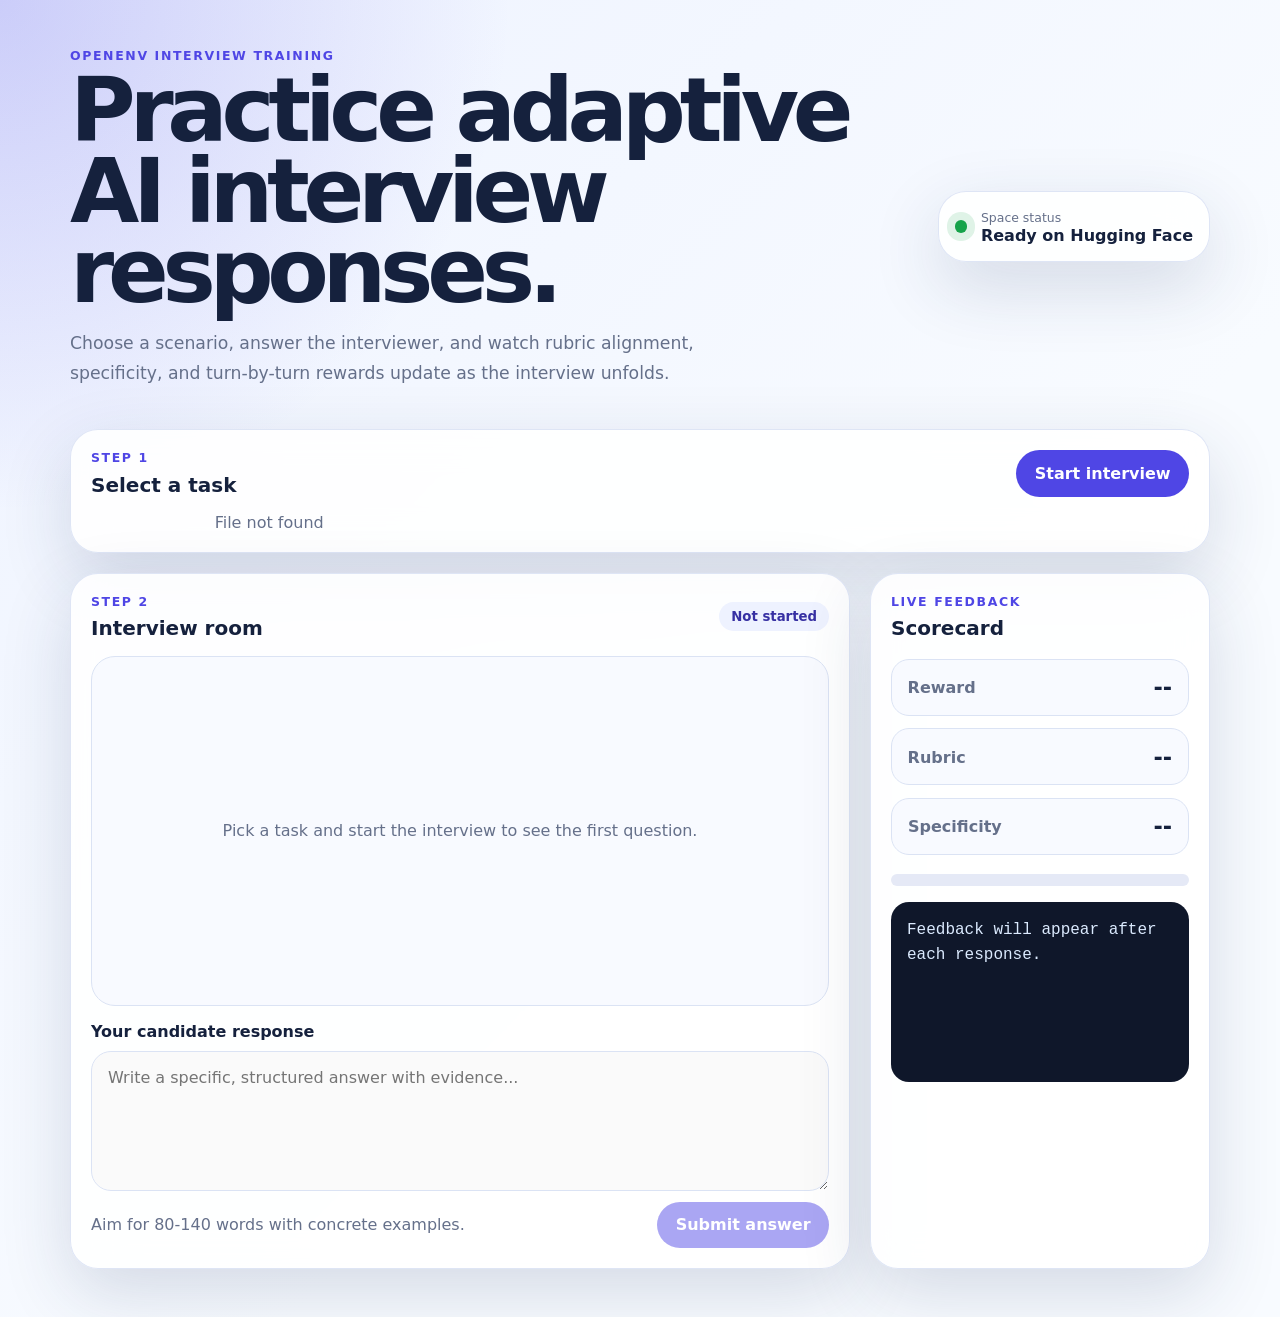
==== static/index.html @ 21b6bf3b "Add InterviewEnv browser UI" ====
<!doctype html>
<html lang="en">
  <head>
    <meta charset="utf-8" />
    <meta name="viewport" content="width=device-width, initial-scale=1" />
    <title>InterviewEnv</title>
    <link rel="stylesheet" href="/static/styles.css" />
  </head>
  <body>
    <main class="shell">
      <section class="hero">
        <div>
          <p class="eyebrow">OpenEnv interview training</p>
          <h1>Practice adaptive AI interview responses.</h1>
          <p class="hero-copy">
            Choose a scenario, answer the interviewer, and watch rubric alignment,
            specificity, and turn-by-turn rewards update as the interview unfolds.
          </p>
        </div>
        <div class="status-card">
          <span class="status-dot" aria-hidden="true"></span>
          <div>
            <p class="status-label">Space status</p>
            <strong>Ready on Hugging Face</strong>
          </div>
        </div>
      </section>

      <section class="panel">
        <div class="panel-header">
          <div>
            <p class="eyebrow">Step 1</p>
            <h2>Select a task</h2>
          </div>
          <button id="resetButton" type="button">Start interview</button>
        </div>
        <div id="taskGrid" class="task-grid" aria-live="polite"></div>
      </section>

      <section class="interview-layout">
        <article class="panel chat-panel">
          <div class="panel-header">
            <div>
              <p class="eyebrow">Step 2</p>
              <h2>Interview room</h2>
            </div>
            <span id="turnBadge" class="badge">Not started</span>
          </div>
          <div id="chatLog" class="chat-log" aria-live="polite">
            <div class="empty-state">
              Pick a task and start the interview to see the first question.
            </div>
          </div>
          <form id="answerForm" class="answer-form">
            <label for="answerInput">Your candidate response</label>
            <textarea
              id="answerInput"
              rows="5"
              placeholder="Write a specific, structured answer with evidence..."
              disabled
            ></textarea>
            <div class="form-actions">
              <span id="helperText">Aim for 80-140 words with concrete examples.</span>
              <button id="sendButton" type="submit" disabled>Submit answer</button>
            </div>
          </form>
        </article>

        <aside class="panel score-panel">
          <p class="eyebrow">Live feedback</p>
          <h2>Scorecard</h2>
          <dl class="metrics">
            <div>
              <dt>Reward</dt>
              <dd id="rewardMetric">--</dd>
            </div>
            <div>
              <dt>Rubric</dt>
              <dd id="rubricMetric">--</dd>
            </div>
            <div>
              <dt>Specificity</dt>
              <dd id="specificityMetric">--</dd>
            </div>
          </dl>
          <div class="progress-shell" aria-label="Interview progress">
            <div id="progressBar" class="progress-bar"></div>
          </div>
          <pre id="feedbackBox" class="feedback-box">Feedback will appear after each response.</pre>
        </aside>
      </section>
    </main>
    <script src="/static/app.js" defer></script>
  </body>
</html>
---- static/styles.css ----
:root {
  color-scheme: light;
  --bg: #eef3ff;
  --card: #ffffff;
  --ink: #15213d;
  --muted: #65708a;
  --primary: #4f46e5;
  --primary-dark: #3730a3;
  --accent: #06b6d4;
  --line: #dbe3f4;
  --success: #16a34a;
  --shadow: 0 24px 70px rgba(33, 48, 94, 0.16);
}

* {
  box-sizing: border-box;
}

body {
  margin: 0;
  min-height: 100vh;
  background:
    radial-gradient(circle at top left, rgba(79, 70, 229, 0.22), transparent 32rem),
    linear-gradient(135deg, var(--bg), #f8fbff 62%);
  color: var(--ink);
  font-family:
    Inter, ui-sans-serif, system-ui, -apple-system, BlinkMacSystemFont, "Segoe UI",
    sans-serif;
}

button,
textarea {
  font: inherit;
}

button {
  border: 0;
  border-radius: 999px;
  background: var(--primary);
  color: #ffffff;
  cursor: pointer;
  font-weight: 700;
  padding: 0.85rem 1.15rem;
  transition:
    background 160ms ease,
    transform 160ms ease,
    box-shadow 160ms ease;
}

button:hover:not(:disabled) {
  background: var(--primary-dark);
  box-shadow: 0 12px 24px rgba(79, 70, 229, 0.22);
  transform: translateY(-1px);
}

button:disabled {
  cursor: not-allowed;
  opacity: 0.48;
}

.shell {
  margin: 0 auto;
  max-width: 1180px;
  padding: 3rem 1.25rem;
}

.hero {
  align-items: center;
  display: grid;
  gap: 1.5rem;
  grid-template-columns: minmax(0, 1fr) auto;
  margin-bottom: 1.5rem;
}

.hero h1 {
  font-size: clamp(2.4rem, 7vw, 5.6rem);
  letter-spacing: -0.07em;
  line-height: 0.9;
  margin: 0;
  max-width: 820px;
}

.hero-copy {
  color: var(--muted);
  font-size: 1.08rem;
  line-height: 1.7;
  max-width: 680px;
}

.eyebrow {
  color: var(--primary);
  font-size: 0.78rem;
  font-weight: 800;
  letter-spacing: 0.13em;
  margin: 0 0 0.45rem;
  text-transform: uppercase;
}

.panel,
.status-card {
  background: rgba(255, 255, 255, 0.88);
  border: 1px solid rgba(219, 227, 244, 0.9);
  border-radius: 28px;
  box-shadow: var(--shadow);
  backdrop-filter: blur(18px);
}

.panel {
  padding: 1.25rem;
}

.panel-header {
  align-items: center;
  display: flex;
  gap: 1rem;
  justify-content: space-between;
  margin-bottom: 1rem;
}

.panel h2,
.score-panel h2 {
  font-size: 1.25rem;
  margin: 0;
}

.status-card {
  align-items: center;
  display: flex;
  gap: 0.85rem;
  min-width: 220px;
  padding: 1rem;
}

.status-dot {
  background: var(--success);
  border-radius: 999px;
  box-shadow: 0 0 0 8px rgba(22, 163, 74, 0.13);
  height: 0.8rem;
  width: 0.8rem;
}

.status-label {
  color: var(--muted);
  font-size: 0.78rem;
  margin: 0.1rem 0;
}

.task-grid {
  display: grid;
  gap: 0.9rem;
  grid-template-columns: repeat(3, minmax(0, 1fr));
}

.task-card {
  background: #f8faff;
  border: 1px solid var(--line);
  border-radius: 22px;
  cursor: pointer;
  padding: 1rem;
}

.task-card.active {
  border-color: var(--primary);
  box-shadow: inset 0 0 0 2px rgba(79, 70, 229, 0.18);
}

.task-card h3 {
  margin: 0 0 0.5rem;
}

.task-card p {
  color: var(--muted);
  line-height: 1.55;
  margin: 0 0 0.8rem;
}

.task-meta {
  color: var(--primary-dark);
  display: flex;
  flex-wrap: wrap;
  font-size: 0.8rem;
  font-weight: 800;
  gap: 0.5rem;
}

.interview-layout {
  display: grid;
  gap: 1.25rem;
  grid-template-columns: minmax(0, 1fr) 340px;
  margin-top: 1.25rem;
}

.chat-panel {
  min-height: 640px;
}

.chat-log {
  background: #f8faff;
  border: 1px solid var(--line);
  border-radius: 24px;
  display: flex;
  flex-direction: column;
  gap: 0.85rem;
  min-height: 350px;
  overflow: auto;
  padding: 1rem;
}

.empty-state {
  color: var(--muted);
  margin: auto;
  text-align: center;
}

.message {
  border-radius: 18px;
  line-height: 1.55;
  max-width: 82%;
  padding: 0.9rem 1rem;
}

.message strong {
  display: block;
  font-size: 0.75rem;
  letter-spacing: 0.08em;
  margin-bottom: 0.35rem;
  text-transform: uppercase;
}

.message.interviewer {
  background: #ffffff;
  border: 1px solid var(--line);
}

.message.candidate {
  align-self: flex-end;
  background: linear-gradient(135deg, var(--primary), var(--accent));
  color: #ffffff;
}

.answer-form {
  display: grid;
  gap: 0.65rem;
  margin-top: 1rem;
}

.answer-form label {
  font-weight: 800;
}

textarea {
  border: 1px solid var(--line);
  border-radius: 20px;
  color: var(--ink);
  min-height: 140px;
  padding: 1rem;
  resize: vertical;
}

textarea:focus {
  border-color: var(--primary);
  box-shadow: 0 0 0 4px rgba(79, 70, 229, 0.14);
  outline: 0;
}

.form-actions {
  align-items: center;
  color: var(--muted);
  display: flex;
  gap: 1rem;
  justify-content: space-between;
}

.badge {
  background: #eef2ff;
  border-radius: 999px;
  color: var(--primary-dark);
  font-size: 0.83rem;
  font-weight: 800;
  padding: 0.45rem 0.75rem;
}

.metrics {
  display: grid;
  gap: 0.8rem;
  margin: 1.2rem 0;
}

.metrics div {
  align-items: center;
  background: #f8faff;
  border: 1px solid var(--line);
  border-radius: 18px;
  display: flex;
  justify-content: space-between;
  padding: 0.9rem 1rem;
}

.metrics dt {
  color: var(--muted);
  font-weight: 700;
}

.metrics dd {
  font-size: 1.4rem;
  font-weight: 900;
  margin: 0;
}

.progress-shell {
  background: #e5e9f6;
  border-radius: 999px;
  height: 0.75rem;
  overflow: hidden;
}

.progress-bar {
  background: linear-gradient(90deg, var(--primary), var(--accent));
  height: 100%;
  transition: width 220ms ease;
  width: 0%;
}

.feedback-box {
  background: #0f172a;
  border-radius: 18px;
  color: #dbeafe;
  font-family: "SFMono-Regular", Consolas, "Liberation Mono", monospace;
  line-height: 1.55;
  margin: 1rem 0 0;
  min-height: 180px;
  overflow: auto;
  padding: 1rem;
  white-space: pre-wrap;
}

@media (max-width: 900px) {
  .hero,
  .interview-layout,
  .task-grid {
    grid-template-columns: 1fr;
  }

  .status-card {
    width: 100%;
  }
}

@media (max-width: 620px) {
  .shell {
    padding: 1.5rem 0.85rem;
  }

  .panel-header,
  .form-actions {
    align-items: stretch;
    flex-direction: column;
  }

  .message {
    max-width: 100%;
  }
}
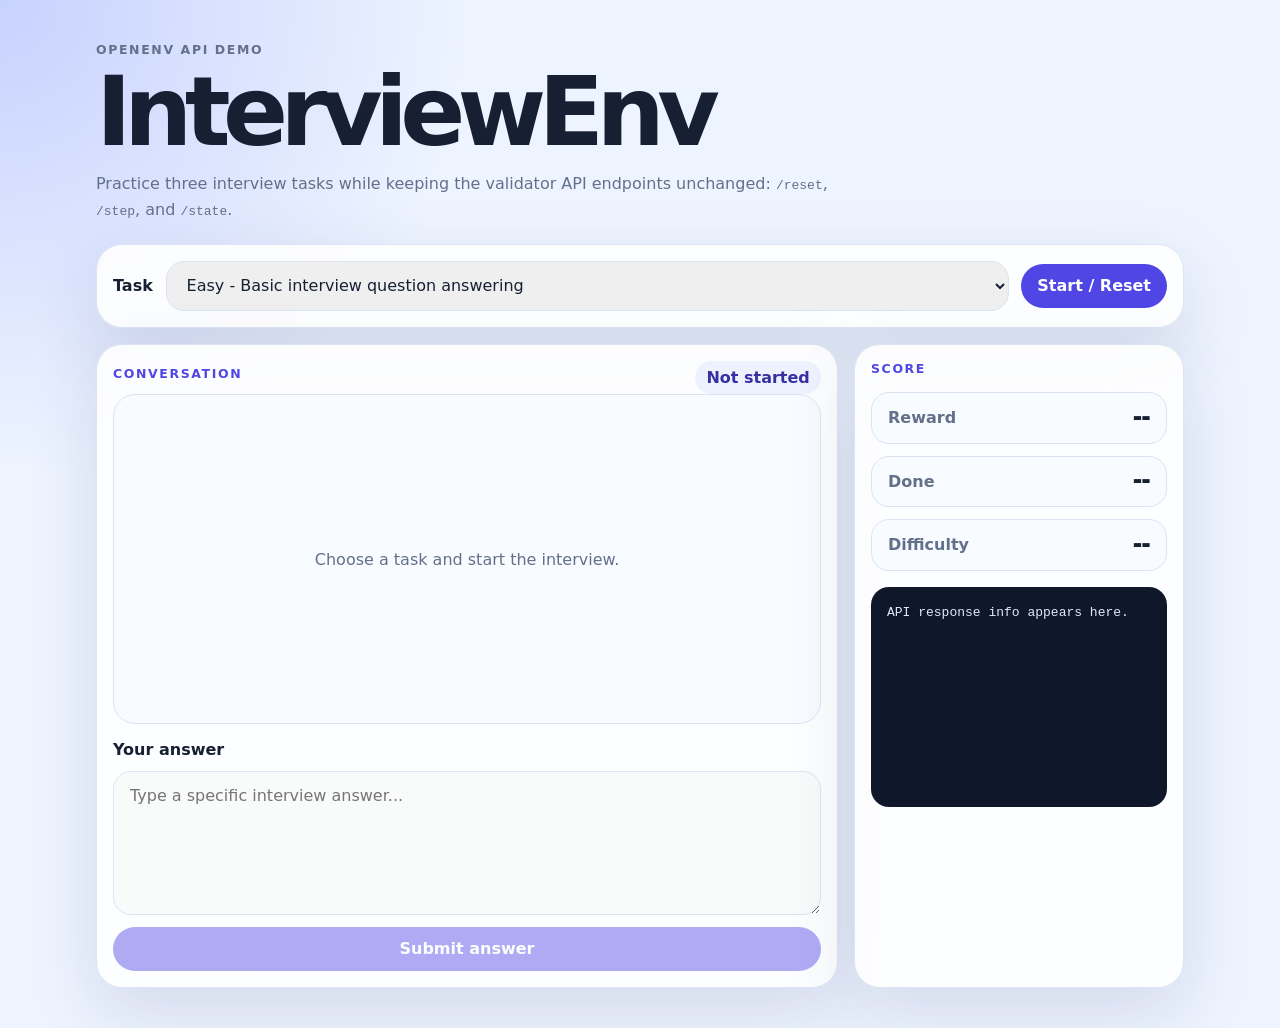
==== commit 496b518b: "Add optional UI demo route" ====
--- a/static/index.html
+++ b/static/index.html
@@ -3,90 +3,56 @@
   <head>
     <meta charset="utf-8" />
     <meta name="viewport" content="width=device-width, initial-scale=1" />
-    <title>InterviewEnv</title>
+    <title>InterviewEnv UI</title>
     <link rel="stylesheet" href="/static/styles.css" />
   </head>
   <body>
-    <main class="shell">
+    <main class="app">
       <section class="hero">
-        <div>
-          <p class="eyebrow">OpenEnv interview training</p>
-          <h1>Practice adaptive AI interview responses.</h1>
-          <p class="hero-copy">
-            Choose a scenario, answer the interviewer, and watch rubric alignment,
-            specificity, and turn-by-turn rewards update as the interview unfolds.
-          </p>
-        </div>
-        <div class="status-card">
-          <span class="status-dot" aria-hidden="true"></span>
-          <div>
-            <p class="status-label">Space status</p>
-            <strong>Ready on Hugging Face</strong>
-          </div>
+        <p class="eyebrow">OpenEnv API Demo</p>
+        <h1>InterviewEnv</h1>
+        <p>
+          Practice three interview tasks while keeping the validator API endpoints
+          unchanged: <code>/reset</code>, <code>/step</code>, and <code>/state</code>.
+        </p>
+      </section>
+
+      <section class="card">
+        <div class="toolbar">
+          <label for="taskSelect">Task</label>
+          <select id="taskSelect">
+            <option value="easy">Easy - Basic interview question answering</option>
+            <option value="medium">Medium - Multi-turn follow-up reasoning</option>
+            <option value="hard">Hard - Behavioral STAR-format interview simulation</option>
+          </select>
+          <button id="resetButton" type="button">Start / Reset</button>
         </div>
       </section>
 
-      <section class="panel">
-        <div class="panel-header">
-          <div>
-            <p class="eyebrow">Step 1</p>
-            <h2>Select a task</h2>
+      <section class="layout">
+        <article class="card">
+          <div class="section-title">
+            <p class="eyebrow">Conversation</p>
+            <span id="turnBadge">Not started</span>
           </div>
-          <button id="resetButton" type="button">Start interview</button>
-        </div>
-        <div id="taskGrid" class="task-grid" aria-live="polite"></div>
-      </section>
-
-      <section class="interview-layout">
-        <article class="panel chat-panel">
-          <div class="panel-header">
-            <div>
-              <p class="eyebrow">Step 2</p>
-              <h2>Interview room</h2>
-            </div>
-            <span id="turnBadge" class="badge">Not started</span>
-          </div>
-          <div id="chatLog" class="chat-log" aria-live="polite">
-            <div class="empty-state">
-              Pick a task and start the interview to see the first question.
-            </div>
+          <div id="chat" class="chat">
+            <p class="empty">Choose a task and start the interview.</p>
           </div>
           <form id="answerForm" class="answer-form">
-            <label for="answerInput">Your candidate response</label>
-            <textarea
-              id="answerInput"
-              rows="5"
-              placeholder="Write a specific, structured answer with evidence..."
-              disabled
-            ></textarea>
-            <div class="form-actions">
-              <span id="helperText">Aim for 80-140 words with concrete examples.</span>
-              <button id="sendButton" type="submit" disabled>Submit answer</button>
-            </div>
+            <label for="answerInput">Your answer</label>
+            <textarea id="answerInput" rows="6" disabled placeholder="Type a specific interview answer..."></textarea>
+            <button id="submitButton" type="submit" disabled>Submit answer</button>
           </form>
         </article>
 
-        <aside class="panel score-panel">
-          <p class="eyebrow">Live feedback</p>
-          <h2>Scorecard</h2>
+        <aside class="card">
+          <p class="eyebrow">Score</p>
           <dl class="metrics">
-            <div>
-              <dt>Reward</dt>
-              <dd id="rewardMetric">--</dd>
-            </div>
-            <div>
-              <dt>Rubric</dt>
-              <dd id="rubricMetric">--</dd>
-            </div>
-            <div>
-              <dt>Specificity</dt>
-              <dd id="specificityMetric">--</dd>
-            </div>
+            <div><dt>Reward</dt><dd id="reward">--</dd></div>
+            <div><dt>Done</dt><dd id="done">--</dd></div>
+            <div><dt>Difficulty</dt><dd id="difficulty">--</dd></div>
           </dl>
-          <div class="progress-shell" aria-label="Interview progress">
-            <div id="progressBar" class="progress-bar"></div>
-          </div>
-          <pre id="feedbackBox" class="feedback-box">Feedback will appear after each response.</pre>
+          <pre id="info">API response info appears here.</pre>
         </aside>
       </section>
     </main>
--- a/static/styles.css
+++ b/static/styles.css
@@ -1,15 +1,11 @@
 :root {
-  color-scheme: light;
-  --bg: #eef3ff;
+  --bg: #eef4ff;
   --card: #ffffff;
-  --ink: #15213d;
-  --muted: #65708a;
+  --ink: #172033;
+  --muted: #63708a;
   --primary: #4f46e5;
-  --primary-dark: #3730a3;
-  --accent: #06b6d4;
-  --line: #dbe3f4;
-  --success: #16a34a;
-  --shadow: 0 24px 70px rgba(33, 48, 94, 0.16);
+  --line: #dbe4f3;
+  --good: #16a34a;
 }
 
 * {
@@ -19,16 +15,13 @@
 body {
   margin: 0;
   min-height: 100vh;
-  background:
-    radial-gradient(circle at top left, rgba(79, 70, 229, 0.22), transparent 32rem),
-    linear-gradient(135deg, var(--bg), #f8fbff 62%);
+  background: radial-gradient(circle at top left, #c7d2fe, transparent 30rem), var(--bg);
   color: var(--ink);
-  font-family:
-    Inter, ui-sans-serif, system-ui, -apple-system, BlinkMacSystemFont, "Segoe UI",
-    sans-serif;
+  font-family: Inter, ui-sans-serif, system-ui, -apple-system, BlinkMacSystemFont, "Segoe UI", sans-serif;
 }
 
 button,
+select,
 textarea {
   font: inherit;
 }
@@ -37,186 +30,119 @@
   border: 0;
   border-radius: 999px;
   background: var(--primary);
-  color: #ffffff;
+  color: #fff;
   cursor: pointer;
-  font-weight: 700;
-  padding: 0.85rem 1.15rem;
-  transition:
-    background 160ms ease,
-    transform 160ms ease,
-    box-shadow 160ms ease;
-}
-
-button:hover:not(:disabled) {
-  background: var(--primary-dark);
-  box-shadow: 0 12px 24px rgba(79, 70, 229, 0.22);
-  transform: translateY(-1px);
+  font-weight: 800;
+  padding: 0.8rem 1rem;
 }
 
 button:disabled {
   cursor: not-allowed;
-  opacity: 0.48;
-}
-
-.shell {
+  opacity: 0.45;
+}
+
+.app {
   margin: 0 auto;
-  max-width: 1180px;
-  padding: 3rem 1.25rem;
+  max-width: 1120px;
+  padding: 2.5rem 1rem;
 }
 
 .hero {
-  align-items: center;
-  display: grid;
-  gap: 1.5rem;
-  grid-template-columns: minmax(0, 1fr) auto;
-  margin-bottom: 1.5rem;
+  margin-bottom: 1.25rem;
 }
 
 .hero h1 {
-  font-size: clamp(2.4rem, 7vw, 5.6rem);
-  letter-spacing: -0.07em;
+  font-size: clamp(2.8rem, 8vw, 6rem);
+  letter-spacing: -0.08em;
   line-height: 0.9;
   margin: 0;
-  max-width: 820px;
-}
-
-.hero-copy {
+}
+
+.hero p {
   color: var(--muted);
-  font-size: 1.08rem;
-  line-height: 1.7;
-  max-width: 680px;
+  line-height: 1.65;
+  max-width: 780px;
 }
 
 .eyebrow {
   color: var(--primary);
   font-size: 0.78rem;
-  font-weight: 800;
+  font-weight: 900;
   letter-spacing: 0.13em;
-  margin: 0 0 0.45rem;
+  margin: 0 0 0.5rem;
   text-transform: uppercase;
 }
 
-.panel,
-.status-card {
-  background: rgba(255, 255, 255, 0.88);
-  border: 1px solid rgba(219, 227, 244, 0.9);
-  border-radius: 28px;
-  box-shadow: var(--shadow);
-  backdrop-filter: blur(18px);
-}
-
-.panel {
-  padding: 1.25rem;
-}
-
-.panel-header {
+.card {
+  background: rgba(255, 255, 255, 0.9);
+  border: 1px solid var(--line);
+  border-radius: 26px;
+  box-shadow: 0 24px 70px rgba(42, 54, 104, 0.14);
+  padding: 1rem;
+}
+
+.toolbar {
+  align-items: center;
+  display: grid;
+  gap: 0.8rem;
+  grid-template-columns: auto minmax(0, 1fr) auto;
+}
+
+.toolbar label,
+.answer-form label {
+  font-weight: 900;
+}
+
+select,
+textarea {
+  border: 1px solid var(--line);
+  border-radius: 18px;
+  color: var(--ink);
+  padding: 0.85rem 1rem;
+}
+
+.layout {
+  display: grid;
+  gap: 1rem;
+  grid-template-columns: minmax(0, 1fr) 330px;
+  margin-top: 1rem;
+}
+
+.section-title {
   align-items: center;
   display: flex;
-  gap: 1rem;
   justify-content: space-between;
-  margin-bottom: 1rem;
-}
-
-.panel h2,
-.score-panel h2 {
-  font-size: 1.25rem;
-  margin: 0;
-}
-
-.status-card {
-  align-items: center;
-  display: flex;
-  gap: 0.85rem;
-  min-width: 220px;
-  padding: 1rem;
-}
-
-.status-dot {
-  background: var(--success);
+}
+
+#turnBadge {
+  background: #eef2ff;
   border-radius: 999px;
-  box-shadow: 0 0 0 8px rgba(22, 163, 74, 0.13);
-  height: 0.8rem;
-  width: 0.8rem;
-}
-
-.status-label {
-  color: var(--muted);
-  font-size: 0.78rem;
-  margin: 0.1rem 0;
-}
-
-.task-grid {
-  display: grid;
-  gap: 0.9rem;
-  grid-template-columns: repeat(3, minmax(0, 1fr));
-}
-
-.task-card {
-  background: #f8faff;
+  color: #3730a3;
+  font-weight: 900;
+  padding: 0.45rem 0.7rem;
+}
+
+.chat {
+  background: #f8fbff;
   border: 1px solid var(--line);
   border-radius: 22px;
-  cursor: pointer;
-  padding: 1rem;
-}
-
-.task-card.active {
-  border-color: var(--primary);
-  box-shadow: inset 0 0 0 2px rgba(79, 70, 229, 0.18);
-}
-
-.task-card h3 {
-  margin: 0 0 0.5rem;
-}
-
-.task-card p {
-  color: var(--muted);
-  line-height: 1.55;
-  margin: 0 0 0.8rem;
-}
-
-.task-meta {
-  color: var(--primary-dark);
-  display: flex;
-  flex-wrap: wrap;
-  font-size: 0.8rem;
-  font-weight: 800;
-  gap: 0.5rem;
-}
-
-.interview-layout {
-  display: grid;
-  gap: 1.25rem;
-  grid-template-columns: minmax(0, 1fr) 340px;
-  margin-top: 1.25rem;
-}
-
-.chat-panel {
-  min-height: 640px;
-}
-
-.chat-log {
-  background: #f8faff;
-  border: 1px solid var(--line);
-  border-radius: 24px;
   display: flex;
   flex-direction: column;
-  gap: 0.85rem;
-  min-height: 350px;
-  overflow: auto;
+  gap: 0.8rem;
+  min-height: 330px;
   padding: 1rem;
 }
 
-.empty-state {
+.empty {
   color: var(--muted);
   margin: auto;
-  text-align: center;
 }
 
 .message {
   border-radius: 18px;
   line-height: 1.55;
-  max-width: 82%;
-  padding: 0.9rem 1rem;
+  max-width: 85%;
+  padding: 0.85rem 1rem;
 }
 
 .message strong {
@@ -227,137 +153,65 @@
   text-transform: uppercase;
 }
 
-.message.interviewer {
-  background: #ffffff;
-  border: 1px solid var(--line);
-}
-
-.message.candidate {
+.interviewer {
+  background: #fff;
+  border: 1px solid var(--line);
+}
+
+.agent {
   align-self: flex-end;
-  background: linear-gradient(135deg, var(--primary), var(--accent));
-  color: #ffffff;
+  background: var(--primary);
+  color: #fff;
 }
 
 .answer-form {
   display: grid;
-  gap: 0.65rem;
+  gap: 0.75rem;
   margin-top: 1rem;
 }
 
-.answer-form label {
-  font-weight: 800;
-}
-
-textarea {
-  border: 1px solid var(--line);
-  border-radius: 20px;
-  color: var(--ink);
-  min-height: 140px;
-  padding: 1rem;
-  resize: vertical;
-}
-
-textarea:focus {
-  border-color: var(--primary);
-  box-shadow: 0 0 0 4px rgba(79, 70, 229, 0.14);
-  outline: 0;
-}
-
-.form-actions {
-  align-items: center;
-  color: var(--muted);
-  display: flex;
-  gap: 1rem;
-  justify-content: space-between;
-}
-
-.badge {
-  background: #eef2ff;
-  border-radius: 999px;
-  color: var(--primary-dark);
-  font-size: 0.83rem;
-  font-weight: 800;
-  padding: 0.45rem 0.75rem;
-}
-
 .metrics {
   display: grid;
-  gap: 0.8rem;
-  margin: 1.2rem 0;
+  gap: 0.75rem;
+  margin: 1rem 0;
 }
 
 .metrics div {
   align-items: center;
-  background: #f8faff;
+  background: #f8fbff;
   border: 1px solid var(--line);
   border-radius: 18px;
   display: flex;
   justify-content: space-between;
-  padding: 0.9rem 1rem;
+  padding: 0.8rem 1rem;
 }
 
 .metrics dt {
   color: var(--muted);
-  font-weight: 700;
+  font-weight: 800;
 }
 
 .metrics dd {
-  font-size: 1.4rem;
-  font-weight: 900;
-  margin: 0;
-}
-
-.progress-shell {
-  background: #e5e9f6;
-  border-radius: 999px;
-  height: 0.75rem;
-  overflow: hidden;
-}
-
-.progress-bar {
-  background: linear-gradient(90deg, var(--primary), var(--accent));
-  height: 100%;
-  transition: width 220ms ease;
-  width: 0%;
-}
-
-.feedback-box {
+  font-size: 1.3rem;
+  font-weight: 950;
+  margin: 0;
+}
+
+pre {
   background: #0f172a;
   border-radius: 18px;
   color: #dbeafe;
-  font-family: "SFMono-Regular", Consolas, "Liberation Mono", monospace;
-  line-height: 1.55;
-  margin: 1rem 0 0;
-  min-height: 180px;
+  line-height: 1.5;
+  margin: 0;
+  min-height: 220px;
   overflow: auto;
   padding: 1rem;
   white-space: pre-wrap;
 }
 
-@media (max-width: 900px) {
-  .hero,
-  .interview-layout,
-  .task-grid {
+@media (max-width: 850px) {
+  .layout,
+  .toolbar {
     grid-template-columns: 1fr;
   }
-
-  .status-card {
-    width: 100%;
-  }
-}
-
-@media (max-width: 620px) {
-  .shell {
-    padding: 1.5rem 0.85rem;
-  }
-
-  .panel-header,
-  .form-actions {
-    align-items: stretch;
-    flex-direction: column;
-  }
-
-  .message {
-    max-width: 100%;
-  }
-}
+}
